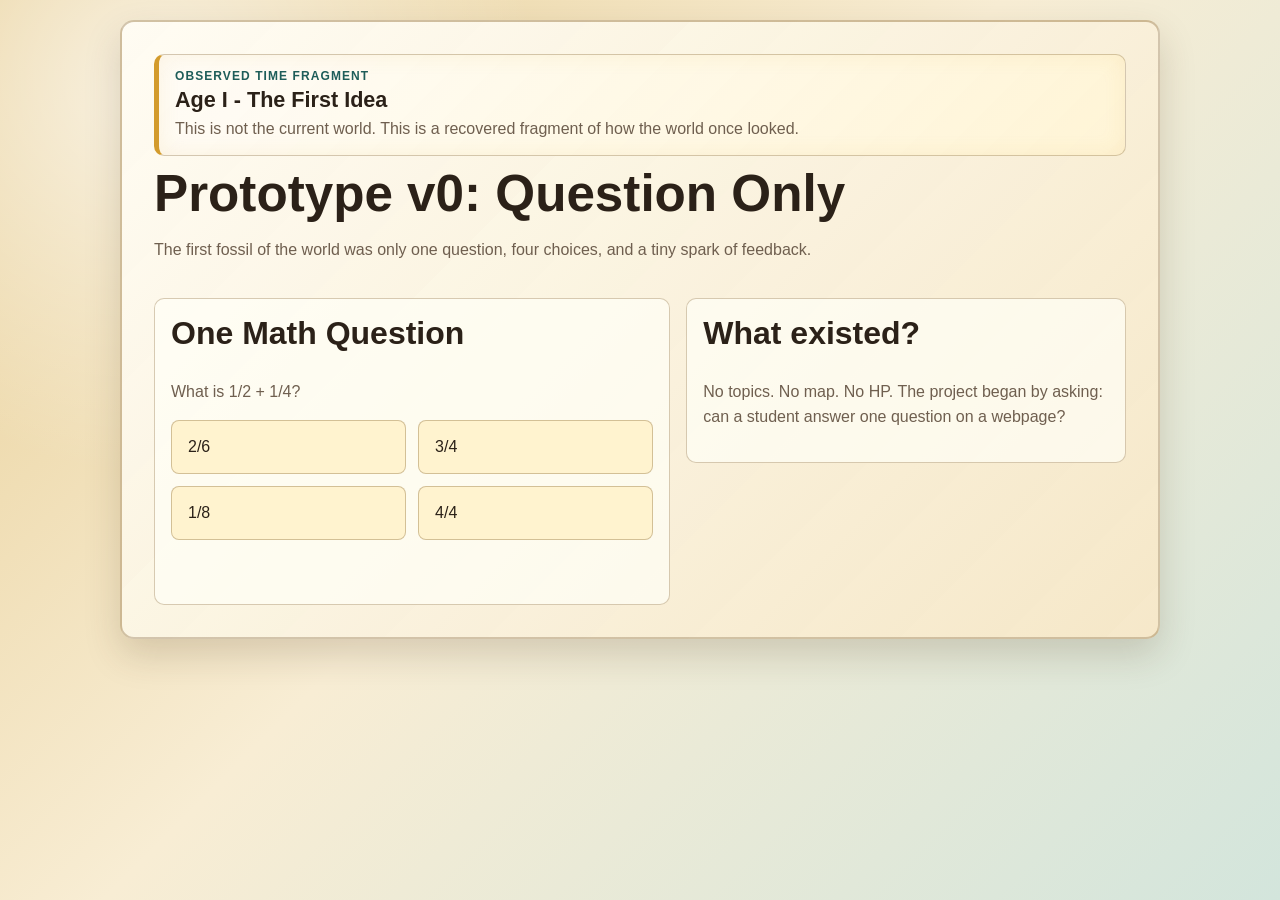
==== history/v0-question-only/index.html @ 2ff2a1b1 "Add chronicle history previews" ====
<!DOCTYPE html>
<html lang="en">
<head>
  <meta charset="UTF-8">
  <meta name="viewport" content="width=device-width, initial-scale=1.0">
  <title>Prototype v0: Question Only</title>
  <link rel="icon" href="data:,">
  <link rel="stylesheet" href="../shared/history.css">
</head>
<body>
  <main class="history-page">
    <section class="history-shell">
      <header class="history-header">
        <div class="fragment-banner">
          <p>Observed Time Fragment</p>
          <strong>Age I - The First Idea</strong>
          <span>This is not the current world. This is a recovered fragment of how the world once looked.</span>
        </div>
        <h1>Prototype v0: Question Only</h1>
        <p class="subtitle">The first fossil of the world was only one question, four choices, and a tiny spark of feedback.</p>
      </header>

      <div class="stage-grid">
        <section id="question-panel" class="panel" aria-live="polite"></section>
        <aside class="panel">
          <h2>What existed?</h2>
          <p class="soft-text">No topics. No map. No HP. The project began by asking: can a student answer one question on a webpage?</p>
        </aside>
      </div>
    </section>
  </main>

  <script src="../shared/history-utils.js"></script>
  <script>
    HistoryPreview.makeQuestion(document.querySelector("#question-panel"), {
      title: "One Math Question",
      prompt: "What is 1/2 + 1/4?",
      choices: ["2/6", "3/4", "1/8", "4/4"],
      answer: "3/4"
    });
  </script>
</body>
</html>
---- history/shared/history.css ----
:root {
  color-scheme: light;
  --ink: #2b2118;
  --muted: #6f5f4f;
  --paper: #fff8e8;
  --paper-deep: #f2dfb7;
  --line: #c8a76d;
  --accent: #2f7f7a;
  --accent-dark: #1e5d59;
  --danger: #b84b47;
  --success: #2f7f50;
  --gold: #d39b2c;
  --shadow: 0 16px 36px rgba(72, 48, 20, 0.18);
}

* {
  box-sizing: border-box;
}

body {
  margin: 0;
  min-height: 100vh;
  font-family: "Segoe UI", Arial, sans-serif;
  color: var(--ink);
  background:
    radial-gradient(circle at 12% 10%, rgba(255, 255, 255, 0.68), transparent 24rem),
    linear-gradient(135deg, #e8cf96 0%, #f8edd4 46%, #d3e5dc 100%);
}

button,
input {
  font: inherit;
}

button {
  border: 0;
  border-radius: 8px;
  padding: 0.75rem 1rem;
  color: #fff;
  background: var(--accent);
  box-shadow: 0 6px 14px rgba(47, 127, 122, 0.24);
  cursor: pointer;
  transition: transform 160ms ease, background 160ms ease;
}

button:hover,
button:focus-visible {
  background: var(--accent-dark);
  transform: translateY(-1px);
}

button.secondary {
  color: var(--ink);
  background: #f6e0aa;
  box-shadow: none;
}

.history-page {
  width: min(1040px, calc(100% - 2rem));
  margin: 0 auto;
  padding: 1.25rem 0 2rem;
}

.history-shell {
  border: 2px solid rgba(130, 96, 45, 0.35);
  border-radius: 14px;
  padding: clamp(1rem, 3vw, 2rem);
  background:
    linear-gradient(135deg, rgba(255, 253, 244, 0.92), rgba(244, 229, 195, 0.86)),
    rgba(255, 248, 232, 0.9);
  box-shadow: var(--shadow);
  animation: fragmentAwakens 360ms ease both;
}

.history-header {
  display: grid;
  gap: 0.5rem;
  margin-bottom: 1.25rem;
}

.history-label {
  margin: 0;
  color: var(--accent-dark);
  font-weight: 800;
  letter-spacing: 0.08em;
  text-transform: uppercase;
}

.fragment-banner {
  display: grid;
  gap: 0.25rem;
  border: 1px solid rgba(130, 96, 45, 0.34);
  border-left: 5px solid var(--gold);
  border-radius: 10px;
  padding: 0.9rem 1rem;
  background:
    linear-gradient(135deg, rgba(255, 255, 255, 0.62), rgba(255, 243, 207, 0.72)),
    var(--paper);
  box-shadow: inset 0 0 22px rgba(211, 155, 44, 0.1);
}

.fragment-banner p {
  margin: 0;
  color: var(--accent-dark);
  font-size: 0.75rem;
  font-weight: 900;
  letter-spacing: 0.09em;
  text-transform: uppercase;
}

.fragment-banner strong {
  font-size: clamp(1.05rem, 2vw, 1.35rem);
}

.fragment-banner span {
  color: var(--muted);
  line-height: 1.45;
}

h1,
h2,
h3,
p {
  margin-top: 0;
}

h1 {
  margin-bottom: 0.35rem;
  font-size: clamp(1.9rem, 4vw, 3.2rem);
}

h2 {
  font-size: clamp(1.35rem, 3vw, 2rem);
}

.subtitle,
.soft-text {
  color: var(--muted);
  line-height: 1.6;
}

.stage-grid {
  display: grid;
  grid-template-columns: minmax(0, 1.08fr) minmax(280px, 0.92fr);
  gap: 1rem;
  align-items: start;
}

.panel {
  border: 1px solid rgba(137, 103, 55, 0.34);
  border-radius: 10px;
  padding: 1rem;
  background: rgba(255, 255, 247, 0.7);
  transition: border-color 180ms ease, box-shadow 180ms ease;
}

.panel:hover {
  border-color: rgba(211, 155, 44, 0.56);
  box-shadow: 0 10px 20px rgba(72, 48, 20, 0.09);
}

.choices,
.topic-grid,
.tower-grid {
  display: grid;
  gap: 0.75rem;
}

.choices {
  grid-template-columns: repeat(2, minmax(0, 1fr));
}

.choice,
.topic-card,
.tower-node {
  width: 100%;
  min-height: 54px;
  color: var(--ink);
  background: #fff3cf;
  border: 1px solid rgba(130, 96, 45, 0.35);
  box-shadow: none;
  text-align: left;
}

.choice.is-correct,
.topic-card.is-selected,
.tower-node.is-selected {
  border-color: rgba(47, 127, 80, 0.7);
  background: #dff3df;
}

.choice.is-wrong {
  border-color: rgba(184, 75, 71, 0.65);
  background: #f8ded9;
}

.feedback {
  min-height: 2rem;
  margin: 1rem 0 0;
  font-weight: 800;
}

.feedback.good {
  color: var(--success);
}

.feedback.bad {
  color: var(--danger);
}

.topic-grid {
  grid-template-columns: repeat(3, minmax(0, 1fr));
}

.tower-map {
  position: relative;
  min-height: 360px;
  border: 2px solid rgba(47, 127, 122, 0.25);
  border-radius: 12px;
  background:
    radial-gradient(circle at center, rgba(255, 255, 255, 0.65), transparent 9rem),
    linear-gradient(145deg, #cfe8db, #ecd49d);
  overflow: hidden;
}

.tower-node {
  position: absolute;
  width: 8.5rem;
  min-height: auto;
  padding: 0.7rem;
  text-align: center;
  transform: translate(-50%, -50%);
}

.tower-center {
  position: absolute;
  left: 50%;
  top: 50%;
  width: 7rem;
  padding: 0.9rem 0.5rem;
  border: 2px dashed rgba(67, 73, 102, 0.45);
  border-radius: 999px;
  background: rgba(255, 255, 255, 0.52);
  color: #444866;
  font-weight: 800;
  text-align: center;
  transform: translate(-50%, -50%);
}

.stat-row {
  display: flex;
  flex-wrap: wrap;
  gap: 0.75rem;
  margin-bottom: 1rem;
}

.stat {
  border: 1px solid rgba(137, 103, 55, 0.34);
  border-radius: 999px;
  padding: 0.55rem 0.8rem;
  background: #fff5d8;
  font-weight: 800;
}

.energy-bar {
  width: 100%;
  height: 18px;
  border: 1px solid rgba(47, 127, 122, 0.45);
  border-radius: 999px;
  overflow: hidden;
  background: rgba(255, 255, 255, 0.7);
}

.energy-fill {
  height: 100%;
  width: 0%;
  background: linear-gradient(90deg, var(--accent), var(--gold));
  transition: width 180ms ease;
}

.traveler-form {
  display: grid;
  gap: 0.85rem;
}

.traveler-form label {
  display: grid;
  gap: 0.35rem;
  font-weight: 800;
}

.traveler-form input,
.traveler-form select {
  border: 1px solid rgba(130, 96, 45, 0.42);
  border-radius: 8px;
  padding: 0.72rem 0.8rem;
  background: #fffdf5;
  color: var(--ink);
}

.sage-box {
  border-left: 5px solid var(--accent);
  padding: 1rem;
  background: #fff5d8;
  line-height: 1.6;
}

.open-world {
  display: inline-flex;
  align-items: center;
  justify-content: center;
  border-radius: 8px;
  padding: 0.8rem 1.1rem;
  color: #fff;
  background: var(--accent);
  font-weight: 800;
  text-decoration: none;
}

@keyframes fragmentAwakens {
  from {
    opacity: 0;
    transform: translateY(8px);
  }
  to {
    opacity: 1;
    transform: translateY(0);
  }
}

@media (max-width: 760px) {
  .stage-grid,
  .choices,
  .topic-grid {
    grid-template-columns: 1fr;
  }

  .tower-map {
    min-height: 430px;
  }

  .tower-node {
    width: 7.25rem;
    font-size: 0.88rem;
  }
}
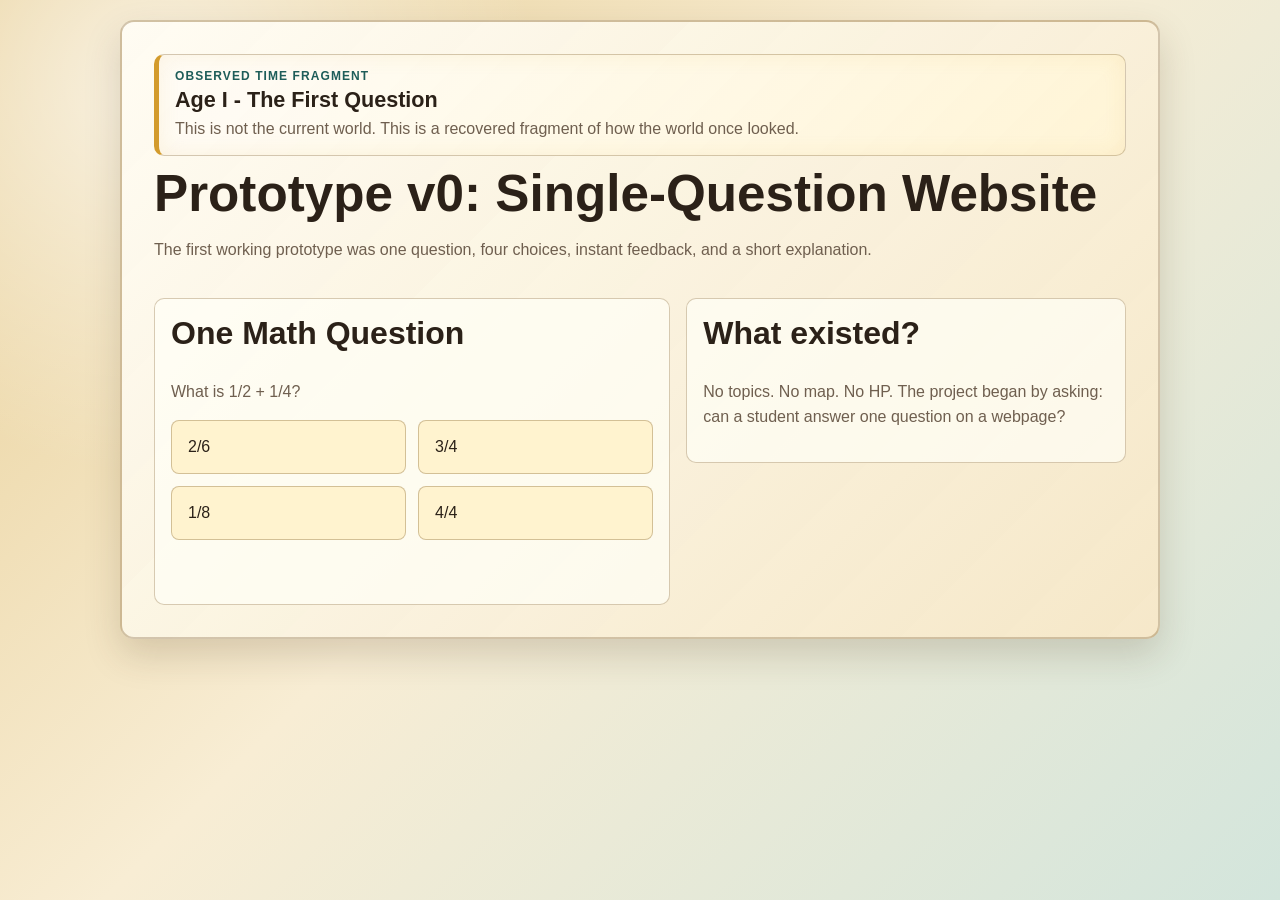
==== commit 287c6db6: "Align creation records with history stages" ====
--- a/history/v0-question-only/index.html
+++ b/history/v0-question-only/index.html
@@ -3,7 +3,7 @@
 <head>
   <meta charset="UTF-8">
   <meta name="viewport" content="width=device-width, initial-scale=1.0">
-  <title>Prototype v0: Question Only</title>
+  <title>Prototype v0: Single-Question Website</title>
   <link rel="icon" href="data:,">
   <link rel="stylesheet" href="../shared/history.css">
 </head>
@@ -13,11 +13,11 @@
       <header class="history-header">
         <div class="fragment-banner">
           <p>Observed Time Fragment</p>
-          <strong>Age I - The First Idea</strong>
+          <strong>Age I - The First Question</strong>
           <span>This is not the current world. This is a recovered fragment of how the world once looked.</span>
         </div>
-        <h1>Prototype v0: Question Only</h1>
-        <p class="subtitle">The first fossil of the world was only one question, four choices, and a tiny spark of feedback.</p>
+        <h1>Prototype v0: Single-Question Website</h1>
+        <p class="subtitle">The first working prototype was one question, four choices, instant feedback, and a short explanation.</p>
       </header>
 
       <div class="stage-grid">
--- a/history/shared/history.css
+++ b/history/shared/history.css
@@ -28,7 +28,8 @@
 }
 
 button,
-input {
+input,
+textarea {
   font: inherit;
 }
 
@@ -305,6 +306,18 @@
   line-height: 1.6;
 }
 
+.memory-record {
+  width: 100%;
+  resize: vertical;
+  border: 1px solid rgba(130, 96, 45, 0.42);
+  border-radius: 8px;
+  padding: 0.8rem;
+  color: var(--ink);
+  background: #fffdf5;
+  font-family: Consolas, "Courier New", monospace;
+  line-height: 1.45;
+}
+
 .open-world {
   display: inline-flex;
   align-items: center;
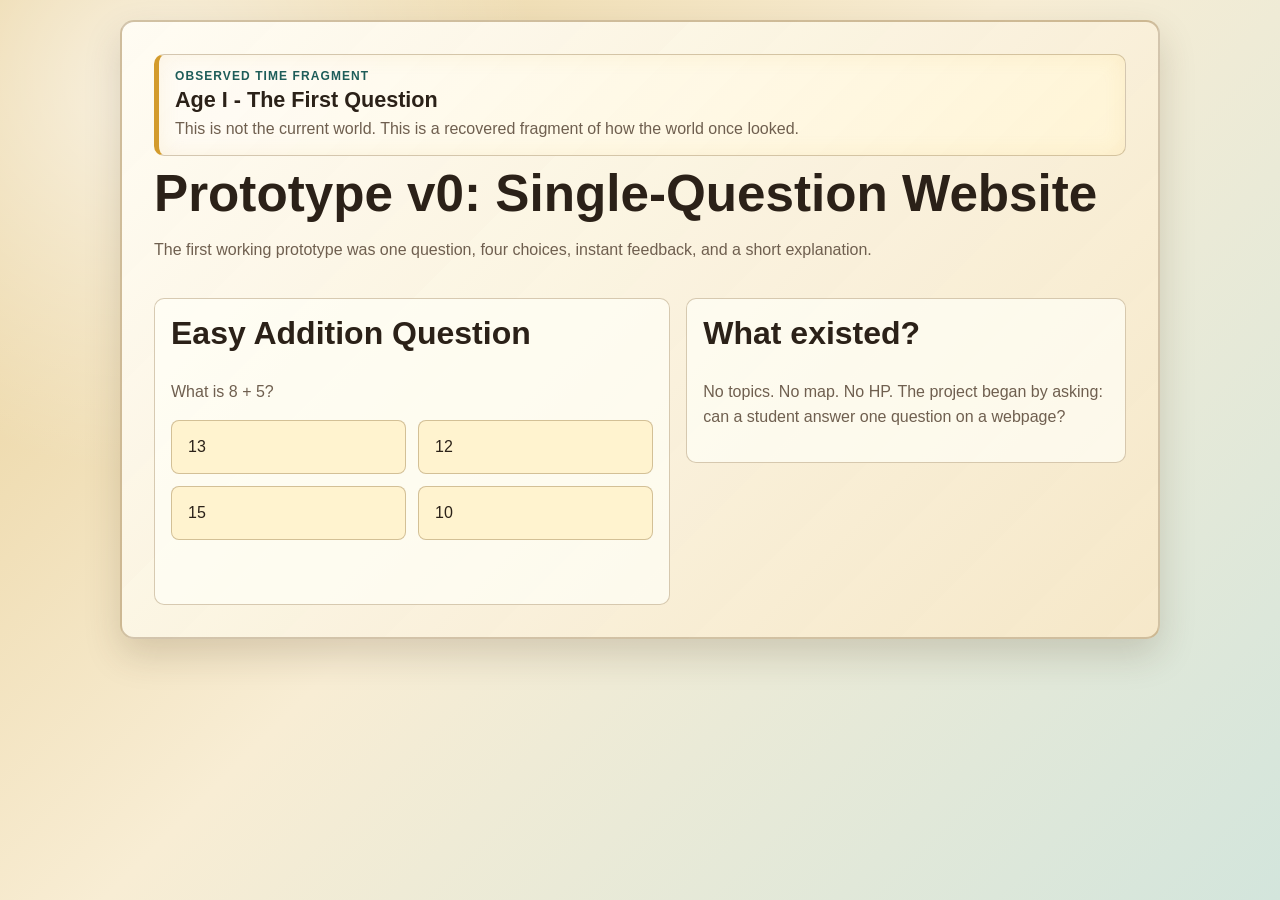
==== commit ca315931: "Align Time Fragments with curriculum modes" ====
--- a/history/v0-question-only/index.html
+++ b/history/v0-question-only/index.html
@@ -30,14 +30,19 @@
     </section>
   </main>
 
-  <script src="../shared/history-utils.js"></script>
+  <script src="../shared/history-utils.js?v=curriculum-aware"></script>
   <script>
-    HistoryPreview.makeQuestion(document.querySelector("#question-panel"), {
-      title: "One Math Question",
-      prompt: "What is 1/2 + 1/4?",
-      choices: ["2/6", "3/4", "1/8", "4/4"],
-      answer: "3/4"
-    });
+    async function init() {
+      const context = await HistoryPreview.loadCurriculumContext();
+      const tower = context.towers[0];
+      const question = HistoryPreview.getSampleQuestion(context, tower.topic);
+      HistoryPreview.makeQuestion(document.querySelector("#question-panel"), {
+        ...question,
+        title: `${context.shortLabel} ${tower.topic} Question`
+      });
+    }
+
+    init();
   </script>
 </body>
 </html>
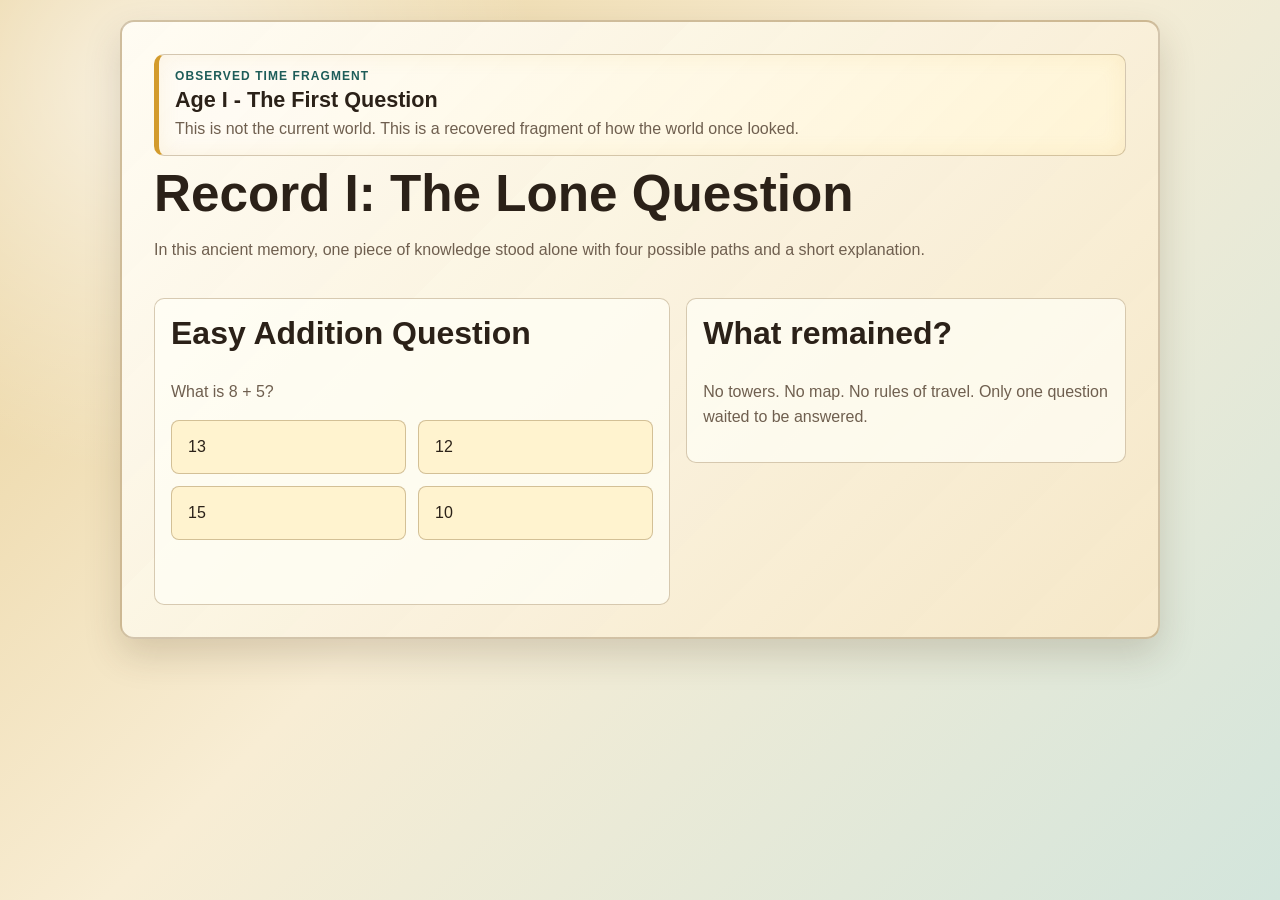
==== commit b6b523d1: "Hide creation reveal until ending" ====
--- a/history/v0-question-only/index.html
+++ b/history/v0-question-only/index.html
@@ -3,7 +3,7 @@
 <head>
   <meta charset="UTF-8">
   <meta name="viewport" content="width=device-width, initial-scale=1.0">
-  <title>Prototype v0: Single-Question Website</title>
+  <title>Record I: The Lone Question</title>
   <link rel="icon" href="data:,">
   <link rel="stylesheet" href="../shared/history.css">
 </head>
@@ -16,15 +16,15 @@
           <strong>Age I - The First Question</strong>
           <span>This is not the current world. This is a recovered fragment of how the world once looked.</span>
         </div>
-        <h1>Prototype v0: Single-Question Website</h1>
-        <p class="subtitle">The first working prototype was one question, four choices, instant feedback, and a short explanation.</p>
+        <h1>Record I: The Lone Question</h1>
+        <p class="subtitle">In this ancient memory, one piece of knowledge stood alone with four possible paths and a short explanation.</p>
       </header>
 
       <div class="stage-grid">
         <section id="question-panel" class="panel" aria-live="polite"></section>
         <aside class="panel">
-          <h2>What existed?</h2>
-          <p class="soft-text">No topics. No map. No HP. The project began by asking: can a student answer one question on a webpage?</p>
+          <h2>What remained?</h2>
+          <p class="soft-text">No towers. No map. No rules of travel. Only one question waited to be answered.</p>
         </aside>
       </div>
     </section>
